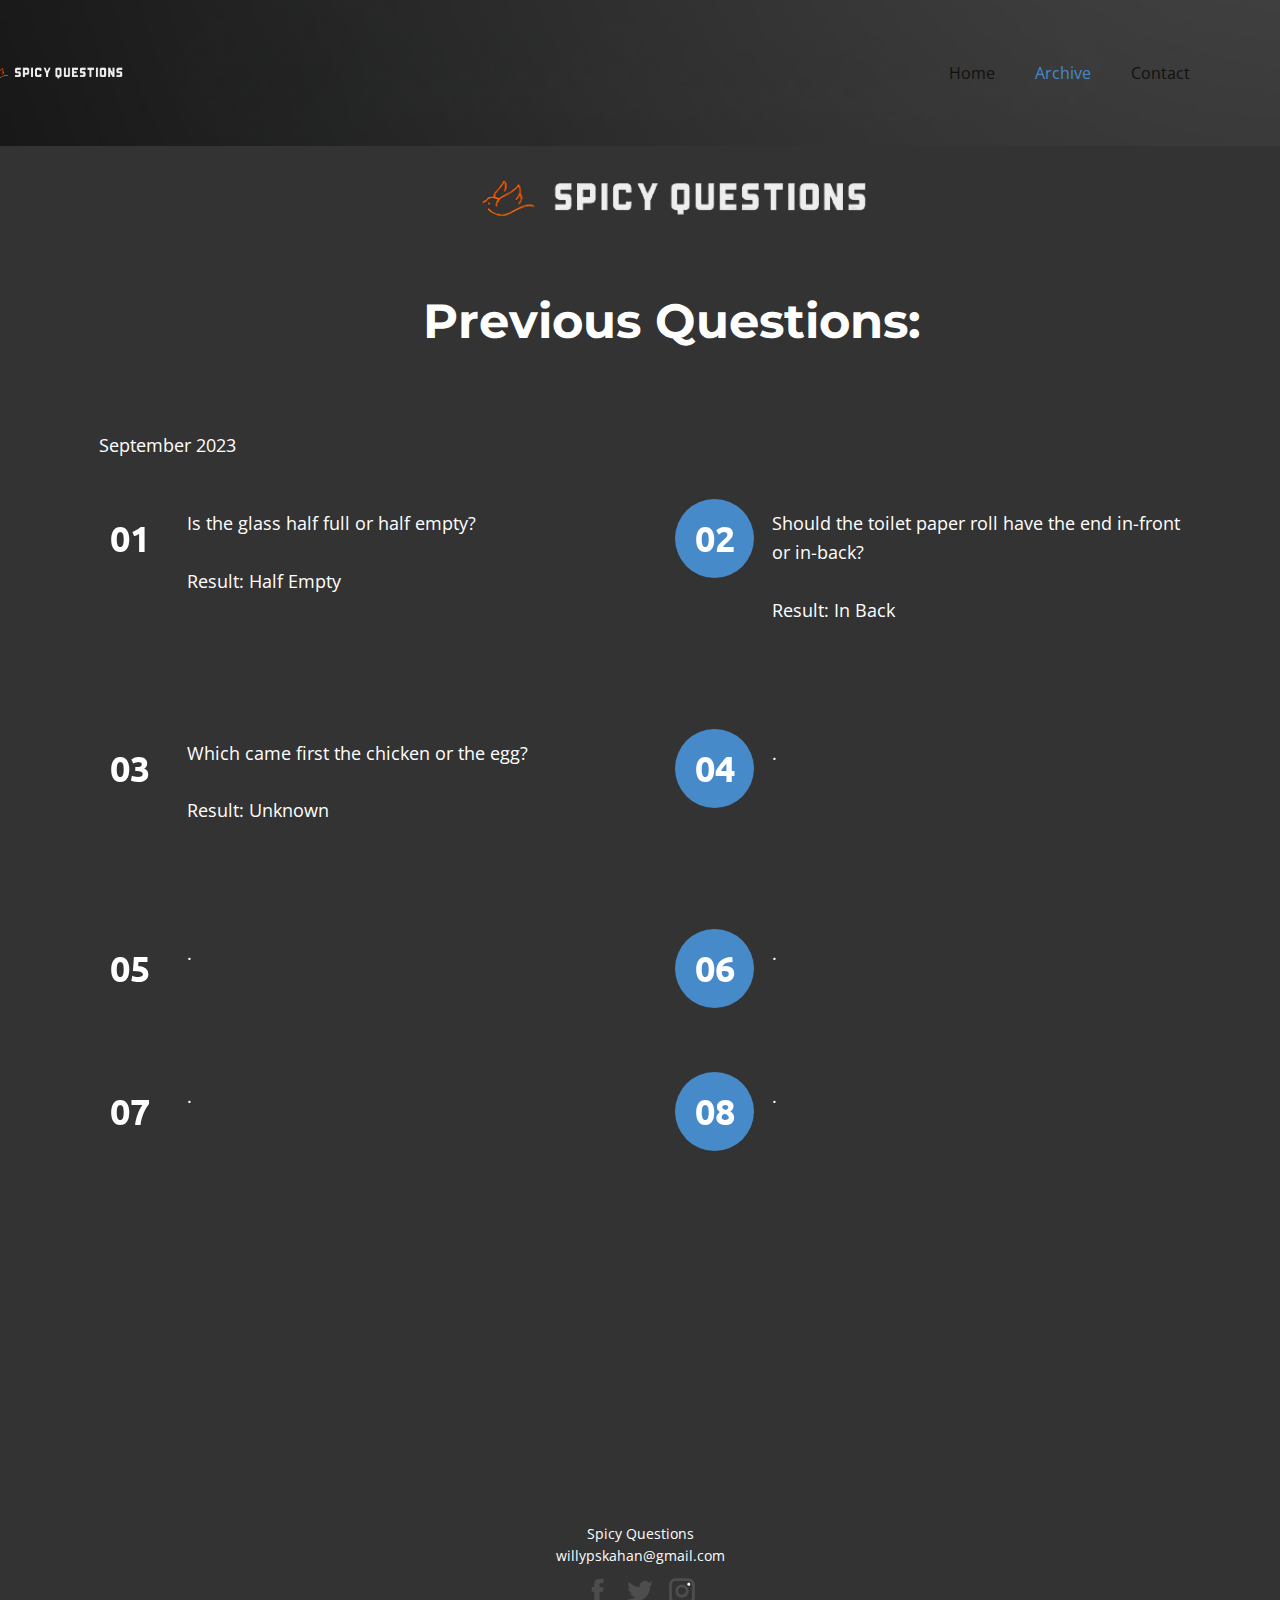
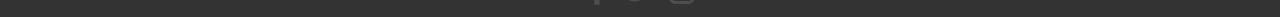
==== Archive.html @ 8bfcd45d "commit" ====
<!DOCTYPE html>
<html style="font-size: 16px;" lang="en"><head>
    <meta name="viewport" content="width=device-width, initial-scale=1.0">
    <meta charset="utf-8">
    <meta name="keywords" content="Previous Questions:">
    <meta name="description" content="">
    <title>Archive</title>
    <link rel="stylesheet" href="nicepage.css" media="screen">
<link rel="stylesheet" href="Archive.css" media="screen">
    <script class="u-script" type="text/javascript" src="jquery.js" defer=""></script>
    <script class="u-script" type="text/javascript" src="nicepage.js" defer=""></script>
    <meta name="generator" content="Nicepage 5.16.3, nicepage.com">
    <link id="u-theme-google-font" rel="stylesheet" href="https://fonts.googleapis.com/css?family=Roboto:100,100i,300,300i,400,400i,500,500i,700,700i,900,900i|Open+Sans:300,300i,400,400i,500,500i,600,600i,700,700i,800,800i">
    <link id="u-page-google-font" rel="stylesheet" href="https://fonts.googleapis.com/css?family=Montserrat:100,100i,200,200i,300,300i,400,400i,500,500i,600,600i,700,700i,800,800i,900,900i|Ubuntu:300,300i,400,400i,500,500i,700,700i">
    
    
    
    <script type="application/ld+json">{
		"@context": "http://schema.org",
		"@type": "Organization",
		"name": "",
		"logo": "images/logo_transparent.png",
		"sameAs": [
				"https://www.facebook.com/profile.php?id=100094621606325&mibextid=9R9pXO",
				"https://twitter.com/WSpark2120",
				"https://www.instagram.com/realspicyquestions/"
		]
}</script>
    <meta name="theme-color" content="#478ac9">
    <meta name="twitter:site" content="@">
    <meta name="twitter:card" content="summary_large_image">
    <meta name="twitter:title" content="Archive">
    <meta name="twitter:description" content="">
    <meta property="og:title" content="Archive">
    <meta property="og:type" content="website">
  <meta data-intl-tel-input-cdn-path="intlTelInput/"></head>
  <body class="u-body u-xl-mode" data-lang="en"><header class="u-clearfix u-header u-image u-header" id="sec-8517" data-image-width="720" data-image-height="474"><div class="u-clearfix u-sheet u-sheet-1">
        <nav class="u-menu u-menu-one-level u-offcanvas u-menu-1">
          <div class="menu-collapse" style="font-size: 1rem; letter-spacing: 0px;">
            <a class="u-button-style u-custom-left-right-menu-spacing u-custom-padding-bottom u-custom-top-bottom-menu-spacing u-nav-link u-text-active-palette-1-base u-text-hover-palette-2-base" href="#">
              <svg class="u-svg-link" viewBox="0 0 24 24"><use xmlns:xlink="http://www.w3.org/1999/xlink" xlink:href="#menu-hamburger"></use></svg>
              <svg class="u-svg-content" version="1.1" id="menu-hamburger" viewBox="0 0 16 16" x="0px" y="0px" xmlns:xlink="http://www.w3.org/1999/xlink" xmlns="http://www.w3.org/2000/svg"><g><rect y="1" width="16" height="2"></rect><rect y="7" width="16" height="2"></rect><rect y="13" width="16" height="2"></rect>
</g></svg>
            </a>
          </div>
          <div class="u-custom-menu u-nav-container">
            <ul class="u-nav u-unstyled u-nav-1"><li class="u-nav-item"><a class="u-button-style u-nav-link u-text-active-palette-1-base u-text-hover-palette-2-base" href="Home.html" style="padding: 10px 20px;">Home</a>
</li><li class="u-nav-item"><a class="u-button-style u-nav-link u-text-active-palette-1-base u-text-hover-palette-2-base" href="Archive.html" style="padding: 10px 20px;">Archive</a>
</li><li class="u-nav-item"><a class="u-button-style u-nav-link u-text-active-palette-1-base u-text-hover-palette-2-base" href="Contact.html" style="padding: 10px 20px;">Contact</a>
</li></ul>
          </div>
          <div class="u-custom-menu u-nav-container-collapse">
            <div class="u-black u-container-style u-inner-container-layout u-opacity u-opacity-95 u-sidenav">
              <div class="u-inner-container-layout u-sidenav-overflow">
                <div class="u-menu-close"></div>
                <ul class="u-align-center u-nav u-popupmenu-items u-unstyled u-nav-2"><li class="u-nav-item"><a class="u-button-style u-nav-link" href="Home.html">Home</a>
</li><li class="u-nav-item"><a class="u-button-style u-nav-link" href="Archive.html">Archive</a>
</li><li class="u-nav-item"><a class="u-button-style u-nav-link" href="Contact.html">Contact</a>
</li></ul>
              </div>
            </div>
            <div class="u-black u-menu-overlay u-opacity u-opacity-70"></div>
          </div>
        </nav>
        <a href="https://nicepage.com/wordpress-website-builder" class="u-image u-logo u-image-1" data-image-width="615" data-image-height="405">
          <img src="images/logo_transparent.png" class="u-logo-image u-logo-image-1">
        </a>
      </div></header>
    <section class="u-align-left u-clearfix u-grey-80 u-section-1" id="carousel_5521">
      <div class="u-clearfix u-sheet u-sheet-1">
        <h2 class="u-align-center u-custom-font u-font-montserrat u-text u-text-1">Previous Questions:<br>
        </h2>
        <img class="u-image u-image-contain u-image-default u-image-1" src="images/logo_transparent.png" alt="" data-image-width="615" data-image-height="405">
        <p class="u-align-center u-text u-text-2">September 2023<br>
        </p>
        <div class="u-expanded-width u-list u-list-1">
          <div class="u-repeater u-repeater-1">
            <div class="u-align-left u-container-style u-custom-item u-list-item u-repeater-item u-shape-rectangle">
              <div class="u-container-layout u-similar-container u-container-layout-1">
                <div class="u-align-center u-container-style u-custom-item u-grey-80 u-group u-radius-50 u-shape-round u-group-1" data-animation-name="customAnimationIn" data-animation-duration="2000">
                  <div class="u-container-layout u-valign-middle">
                    <h5 class="u-custom-font u-font-ubuntu u-text u-text-default u-text-3">01</h5>
                  </div>
                </div>
                <p class="u-text u-text-default u-text-4">Is the glass half full or half empty?<br>
                  <br>Result: Half Empty
                </p>
              </div>
            </div>
            <div class="u-align-left u-container-style u-custom-item u-list-item u-repeater-item u-shape-rectangle">
              <div class="u-container-layout u-similar-container u-container-layout-3">
                <div class="u-align-center u-container-style u-custom-item u-group u-palette-1-base u-radius-50 u-shape-round u-group-2" data-animation-name="customAnimationIn" data-animation-duration="2000">
                  <div class="u-container-layout u-valign-middle">
                    <h5 class="u-custom-font u-font-ubuntu u-text u-text-default u-text-5">02</h5>
                  </div>
                </div>
                <p class="u-text u-text-default u-text-6">Should the toilet paper roll have the end in-front or in-back?<br>
                  <br>Result: In Back
                </p>
              </div>
            </div>
            <div class="u-align-left u-container-style u-custom-item u-list-item u-repeater-item u-shape-rectangle">
              <div class="u-container-layout u-similar-container u-container-layout-5">
                <div class="u-align-center u-container-style u-custom-item u-grey-80 u-group u-radius-50 u-shape-round u-group-3" data-animation-name="customAnimationIn" data-animation-duration="2000">
                  <div class="u-container-layout u-valign-middle">
                    <h5 class="u-custom-font u-font-ubuntu u-text u-text-default u-text-7">03</h5>
                  </div>
                </div>
                <p class="u-text u-text-default u-text-8">Which came first the chicken or the egg?<br>
                  <br>Result: Unknown
                </p>
              </div>
            </div>
            <div class="u-align-left u-container-style u-custom-item u-list-item u-repeater-item u-shape-rectangle">
              <div class="u-container-layout u-similar-container u-container-layout-7">
                <div class="u-align-center u-container-style u-custom-item u-group u-palette-1-base u-radius-50 u-shape-round u-group-4" data-animation-name="customAnimationIn" data-animation-duration="2000">
                  <div class="u-container-layout u-valign-middle">
                    <h5 class="u-custom-font u-font-ubuntu u-text u-text-default u-text-9">04</h5>
                  </div>
                </div>
                <p class="u-text u-text-default u-text-10">.</p>
              </div>
            </div>
            <div class="u-align-left u-container-style u-custom-item u-list-item u-repeater-item u-shape-rectangle">
              <div class="u-container-layout u-similar-container u-container-layout-9">
                <div class="u-align-center u-container-style u-custom-item u-grey-80 u-group u-radius-50 u-shape-round u-group-5" data-animation-name="customAnimationIn" data-animation-duration="2000">
                  <div class="u-container-layout u-valign-middle">
                    <h5 class="u-custom-font u-font-ubuntu u-text u-text-default u-text-11">05</h5>
                  </div>
                </div>
                <p class="u-text u-text-default u-text-12">.</p>
              </div>
            </div>
            <div class="u-align-left u-container-style u-custom-item u-list-item u-repeater-item u-shape-rectangle">
              <div class="u-container-layout u-similar-container u-container-layout-11">
                <div class="u-align-center u-container-style u-custom-item u-group u-palette-1-base u-radius-50 u-shape-round u-group-6" data-animation-name="customAnimationIn" data-animation-duration="2000">
                  <div class="u-container-layout u-valign-middle">
                    <h5 class="u-custom-font u-font-ubuntu u-text u-text-default u-text-13">06</h5>
                  </div>
                </div>
                <p class="u-text u-text-default u-text-14">.</p>
              </div>
            </div>
            <div class="u-align-left u-container-style u-custom-item u-list-item u-repeater-item u-shape-rectangle">
              <div class="u-container-layout u-similar-container u-container-layout-13">
                <div class="u-align-center u-container-style u-custom-item u-grey-80 u-group u-radius-50 u-shape-round u-group-7" data-animation-name="customAnimationIn" data-animation-duration="2000">
                  <div class="u-container-layout u-valign-middle">
                    <h5 class="u-custom-font u-font-ubuntu u-text u-text-default u-text-15">07</h5>
                  </div>
                </div>
                <p class="u-text u-text-default u-text-16">.</p>
              </div>
            </div>
            <div class="u-align-left u-container-style u-custom-item u-list-item u-repeater-item u-shape-rectangle">
              <div class="u-container-layout u-similar-container u-container-layout-15">
                <div class="u-align-center u-container-style u-custom-item u-group u-palette-1-base u-radius-50 u-shape-round u-group-8" data-animation-name="customAnimationIn" data-animation-duration="2000">
                  <div class="u-container-layout u-valign-middle">
                    <h5 class="u-custom-font u-font-ubuntu u-text u-text-default u-text-17">08</h5>
                  </div>
                </div>
                <p class="u-text u-text-default u-text-18">.</p>
              </div>
            </div>
          </div>
        </div>
      </div>
    </section>
    
    
    
    <footer class="u-align-center u-clearfix u-footer u-grey-80 u-footer" id="sec-516f"><div class="u-clearfix u-sheet u-sheet-1">
        <p class="u-small-text u-text u-text-variant u-text-1">Spicy Questions<br>willypskahan@gmail.com<br>
        </p>
        <div class="u-social-icons u-spacing-10 u-social-icons-1">
          <a class="u-social-url" title="facebook" target="_blank" href="https://www.facebook.com/profile.php?id=100094621606325&amp;mibextid=9R9pXO"><span class="u-icon u-social-facebook u-social-icon u-text-grey-70 u-icon-1"><svg class="u-svg-link" preserveAspectRatio="xMidYMin slice" viewBox="0 0 112 112" style=""><use xmlns:xlink="http://www.w3.org/1999/xlink" xlink:href="#svg-8e86"></use></svg><svg class="u-svg-content" viewBox="0 0 112 112" x="0" y="0" id="svg-8e86"><path fill="currentColor" d="M75.5,28.8H65.4c-1.5,0-4,0.9-4,4.3v9.4h13.9l-1.5,15.8H61.4v45.1H42.8V58.3h-8.8V42.4h8.8V32.2
c0-7.4,3.4-18.8,18.8-18.8h13.8v15.4H75.5z"></path></svg></span>
          </a>
          <a class="u-social-url" title="twitter" target="_blank" href="https://twitter.com/WSpark2120"><span class="u-icon u-social-icon u-social-twitter u-text-grey-70 u-icon-2"><svg class="u-svg-link" preserveAspectRatio="xMidYMin slice" viewBox="0 0 112 112" style=""><use xmlns:xlink="http://www.w3.org/1999/xlink" xlink:href="#svg-bcb4"></use></svg><svg class="u-svg-content" viewBox="0 0 112 112" x="0" y="0" id="svg-bcb4"><path fill="currentColor" d="M92.2,38.2c0,0.8,0,1.6,0,2.3c0,24.3-18.6,52.4-52.6,52.4c-10.6,0.1-20.2-2.9-28.5-8.2
	c1.4,0.2,2.9,0.2,4.4,0.2c8.7,0,16.7-2.9,23-7.9c-8.1-0.2-14.9-5.5-17.3-12.8c1.1,0.2,2.4,0.2,3.4,0.2c1.6,0,3.3-0.2,4.8-0.7
	c-8.4-1.6-14.9-9.2-14.9-18c0-0.2,0-0.2,0-0.2c2.5,1.4,5.4,2.2,8.4,2.3c-5-3.3-8.3-8.9-8.3-15.4c0-3.4,1-6.5,2.5-9.2
	c9.1,11.1,22.7,18.5,38,19.2c-0.2-1.4-0.4-2.8-0.4-4.3c0.1-10,8.3-18.2,18.5-18.2c5.4,0,10.1,2.2,13.5,5.7c4.3-0.8,8.1-2.3,11.7-4.5
	c-1.4,4.3-4.3,7.9-8.1,10.1c3.7-0.4,7.3-1.4,10.6-2.9C98.9,32.3,95.7,35.5,92.2,38.2z"></path></svg></span>
          </a>
          <a class="u-social-url" title="instagram" target="_blank" href="https://www.instagram.com/realspicyquestions/"><span class="u-icon u-social-icon u-social-instagram u-text-grey-70 u-icon-3"><svg class="u-svg-link" preserveAspectRatio="xMidYMin slice" viewBox="0 0 112 112" style=""><use xmlns:xlink="http://www.w3.org/1999/xlink" xlink:href="#svg-2287"></use></svg><svg class="u-svg-content" viewBox="0 0 112 112" x="0" y="0" id="svg-2287"><path fill="currentColor" d="M55.9,32.9c-12.8,0-23.2,10.4-23.2,23.2s10.4,23.2,23.2,23.2s23.2-10.4,23.2-23.2S68.7,32.9,55.9,32.9z
	 M55.9,69.4c-7.4,0-13.3-6-13.3-13.3c-0.1-7.4,6-13.3,13.3-13.3s13.3,6,13.3,13.3C69.3,63.5,63.3,69.4,55.9,69.4z"></path><path fill="#FFFFFF" d="M79.7,26.8c-3,0-5.4,2.5-5.4,5.4s2.5,5.4,5.4,5.4c3,0,5.4-2.5,5.4-5.4S82.7,26.8,79.7,26.8z"></path><path fill="currentColor" d="M78.2,11H33.5C21,11,10.8,21.3,10.8,33.7v44.7c0,12.6,10.2,22.8,22.7,22.8h44.7c12.6,0,22.7-10.2,22.7-22.7
	V33.7C100.8,21.1,90.6,11,78.2,11z M91,78.4c0,7.1-5.8,12.8-12.8,12.8H33.5c-7.1,0-12.8-5.8-12.8-12.8V33.7
	c0-7.1,5.8-12.8,12.8-12.8h44.7c7.1,0,12.8,5.8,12.8,12.8V78.4z"></path></svg></span>
          </a>
        </div>
      </div></footer>

  
</body></html>
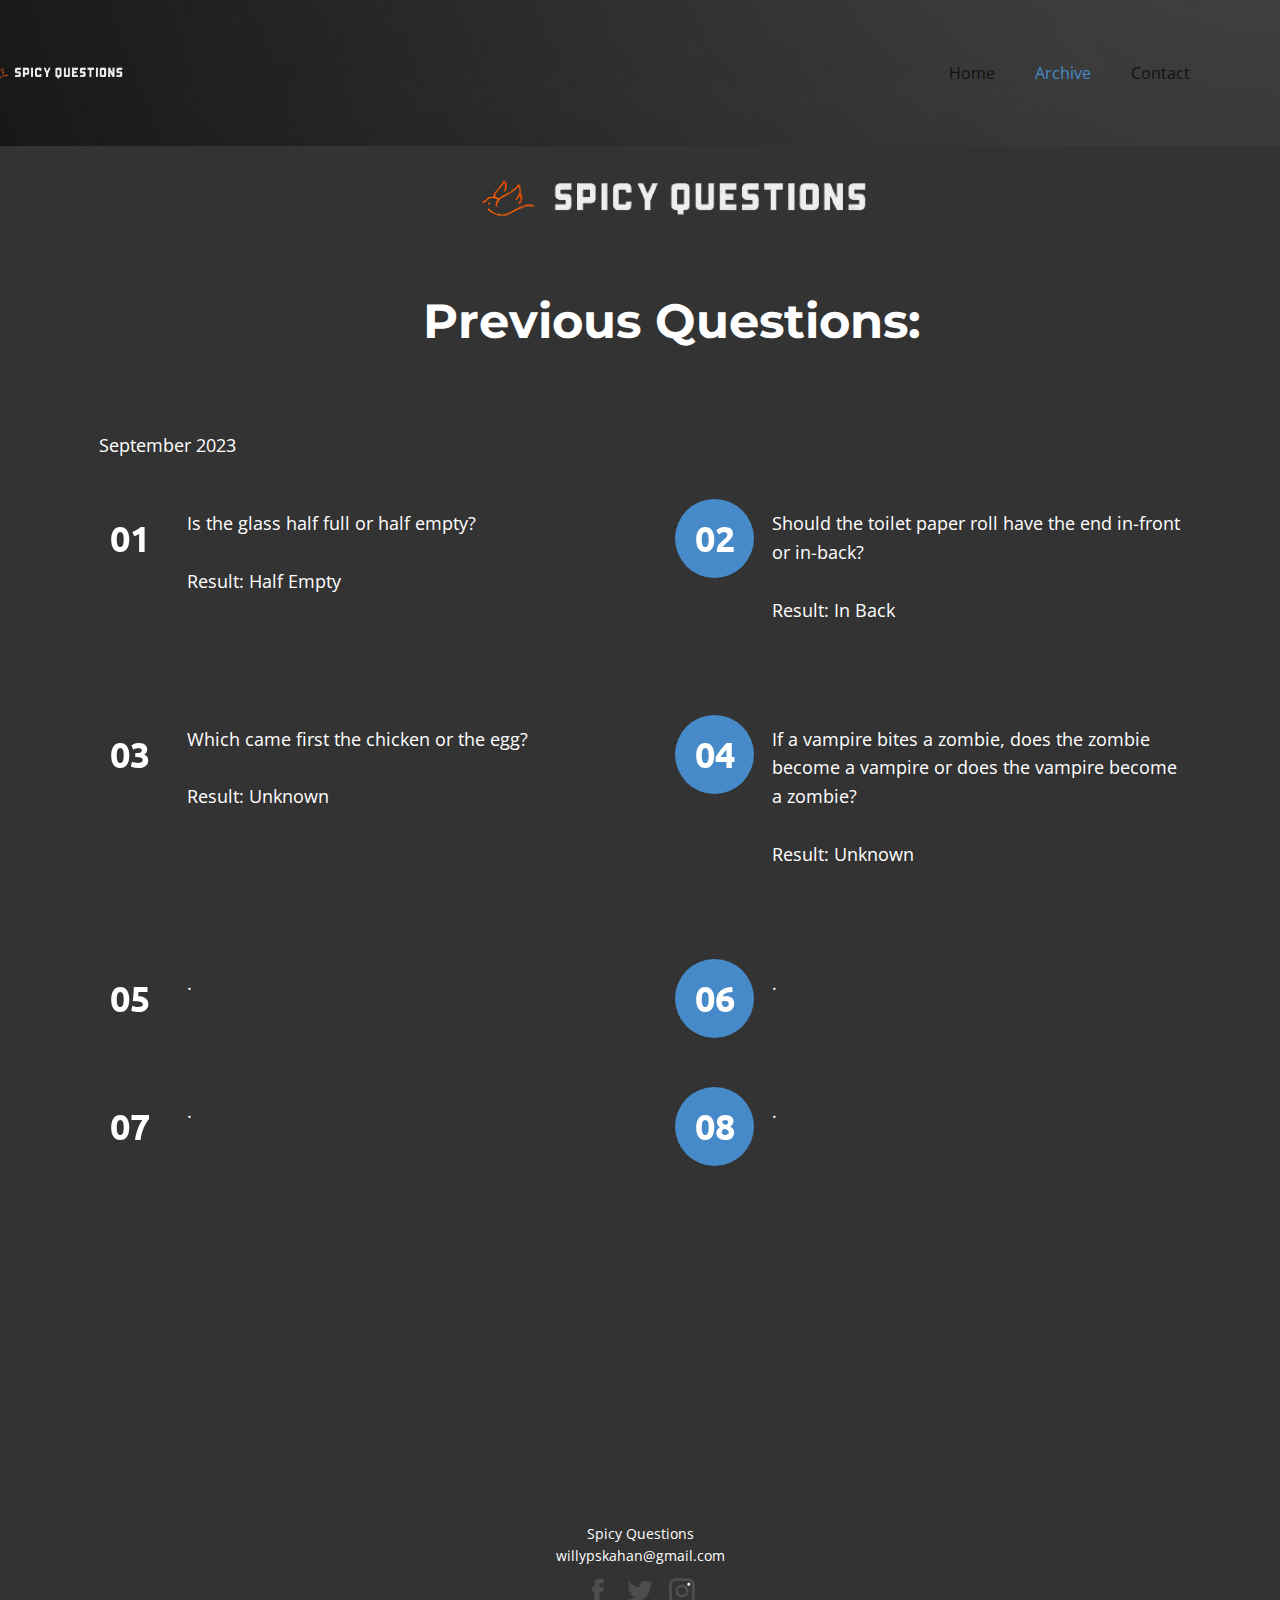
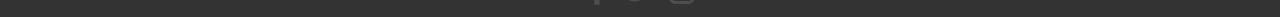
==== commit f01cdf15: "new branch" ====
--- a/Archive.html
+++ b/Archive.html
@@ -118,7 +118,8 @@
                     <h5 class="u-custom-font u-font-ubuntu u-text u-text-default u-text-9">04</h5>
                   </div>
                 </div>
-                <p class="u-text u-text-default u-text-10">.</p>
+                <p class="u-text u-text-default u-text-10">If a vampire bites a zombie, does the zombie become a vampire or does the vampire become a zombie?<br>
+                <br>Result: Unknown</p>
               </div>
             </div>
             <div class="u-align-left u-container-style u-custom-item u-list-item u-repeater-item u-shape-rectangle">
@@ -160,6 +161,7 @@
                 </div>
                 <p class="u-text u-text-default u-text-18">.</p>
               </div>
+              </div>
             </div>
           </div>
         </div>
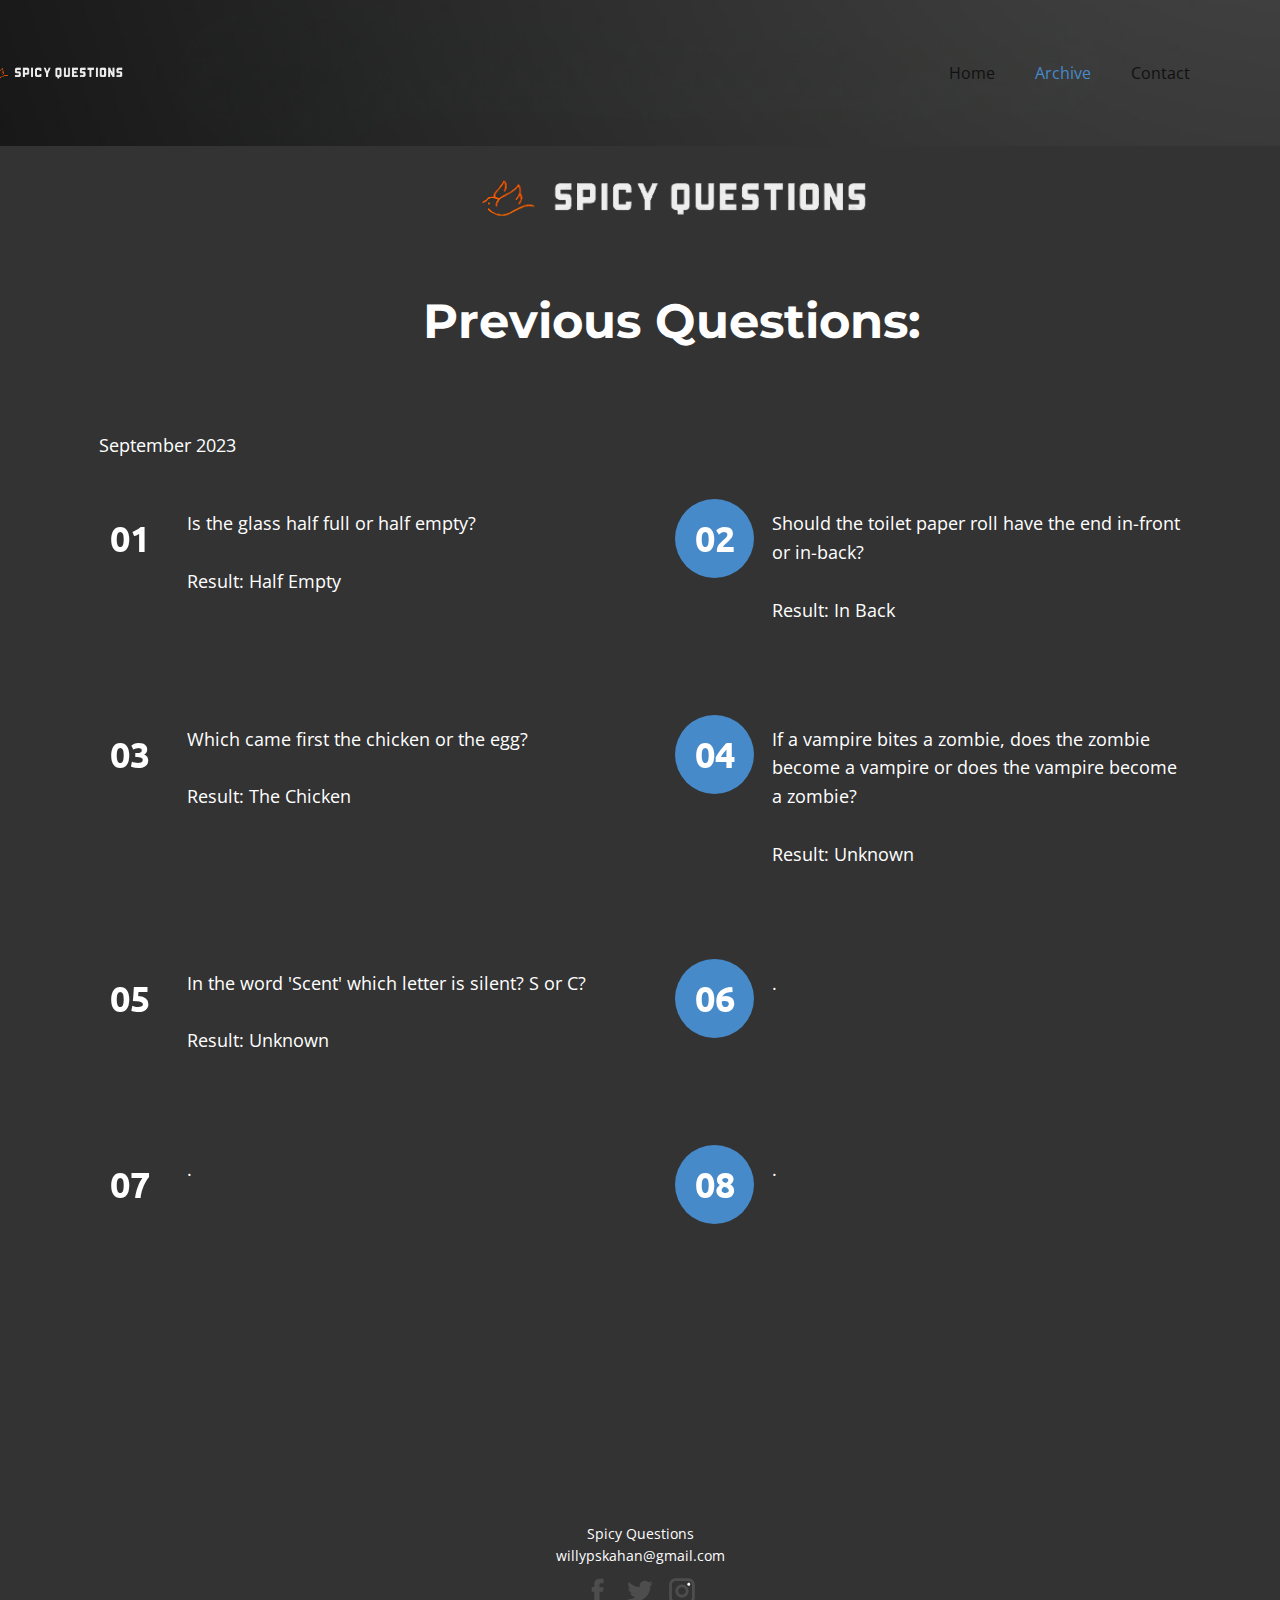
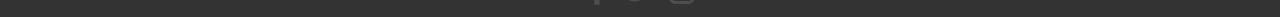
==== commit e80129e7: "tommorow" ====
--- a/Archive.html
+++ b/Archive.html
@@ -107,7 +107,7 @@
                   </div>
                 </div>
                 <p class="u-text u-text-default u-text-8">Which came first the chicken or the egg?<br>
-                  <br>Result: Unknown
+                  <br>Result: The Chicken
                 </p>
               </div>
             </div>
@@ -129,7 +129,8 @@
                     <h5 class="u-custom-font u-font-ubuntu u-text u-text-default u-text-11">05</h5>
                   </div>
                 </div>
-                <p class="u-text u-text-default u-text-12">.</p>
+                <p class="u-text u-text-default u-text-12">In the word 'Scent' which letter is silent? S or C?<br>
+                <br>Result: Unknown</p>
               </div>
             </div>
             <div class="u-align-left u-container-style u-custom-item u-list-item u-repeater-item u-shape-rectangle">
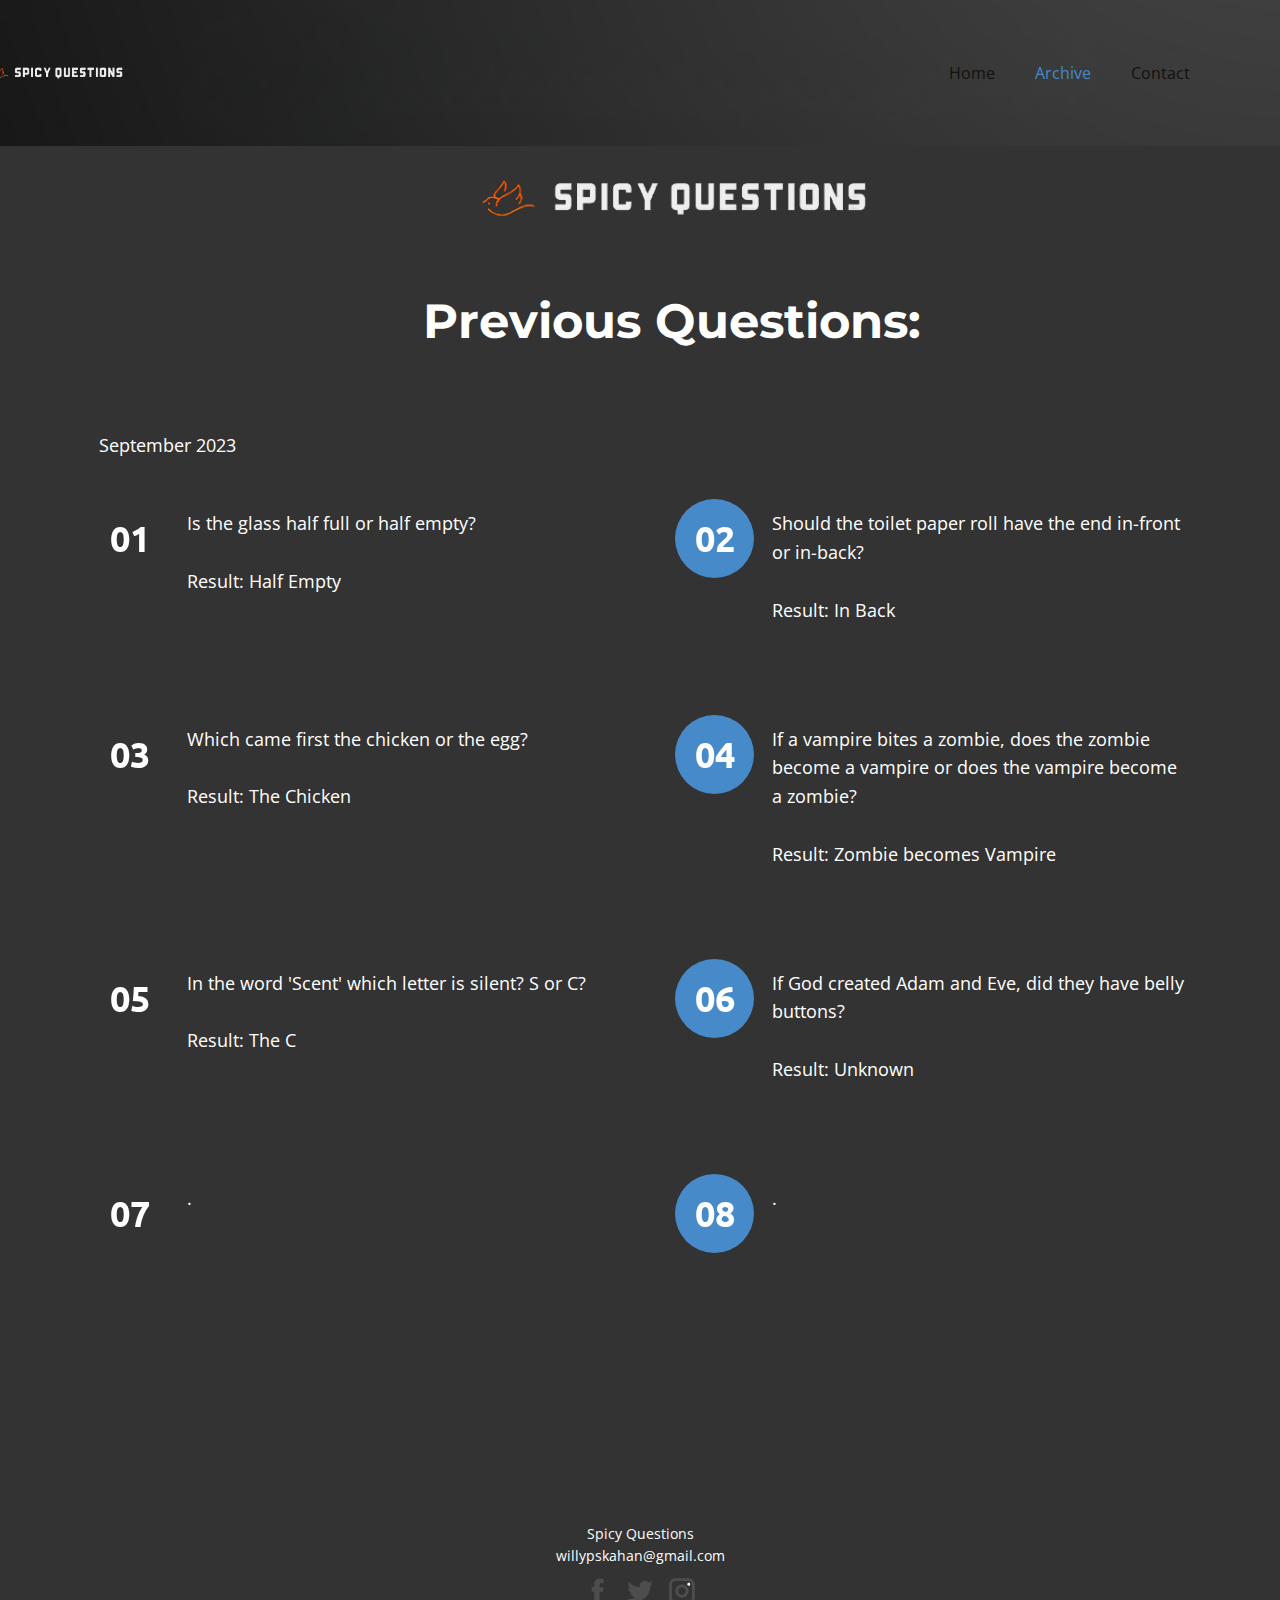
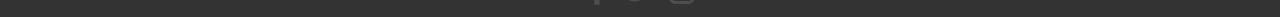
==== commit 63dedbfb: "tommorow" ====
--- a/Archive.html
+++ b/Archive.html
@@ -119,7 +119,7 @@
                   </div>
                 </div>
                 <p class="u-text u-text-default u-text-10">If a vampire bites a zombie, does the zombie become a vampire or does the vampire become a zombie?<br>
-                <br>Result: Unknown</p>
+                <br>Result: Zombie becomes Vampire</p>
               </div>
             </div>
             <div class="u-align-left u-container-style u-custom-item u-list-item u-repeater-item u-shape-rectangle">
@@ -130,7 +130,7 @@
                   </div>
                 </div>
                 <p class="u-text u-text-default u-text-12">In the word 'Scent' which letter is silent? S or C?<br>
-                <br>Result: Unknown</p>
+                <br>Result: The C</p>
               </div>
             </div>
             <div class="u-align-left u-container-style u-custom-item u-list-item u-repeater-item u-shape-rectangle">
@@ -140,7 +140,8 @@
                     <h5 class="u-custom-font u-font-ubuntu u-text u-text-default u-text-13">06</h5>
                   </div>
                 </div>
-                <p class="u-text u-text-default u-text-14">.</p>
+                <p class="u-text u-text-default u-text-14">If God created Adam and Eve, did they have belly buttons?<br>
+                <br>Result: Unknown</p>
               </div>
             </div>
             <div class="u-align-left u-container-style u-custom-item u-list-item u-repeater-item u-shape-rectangle">
